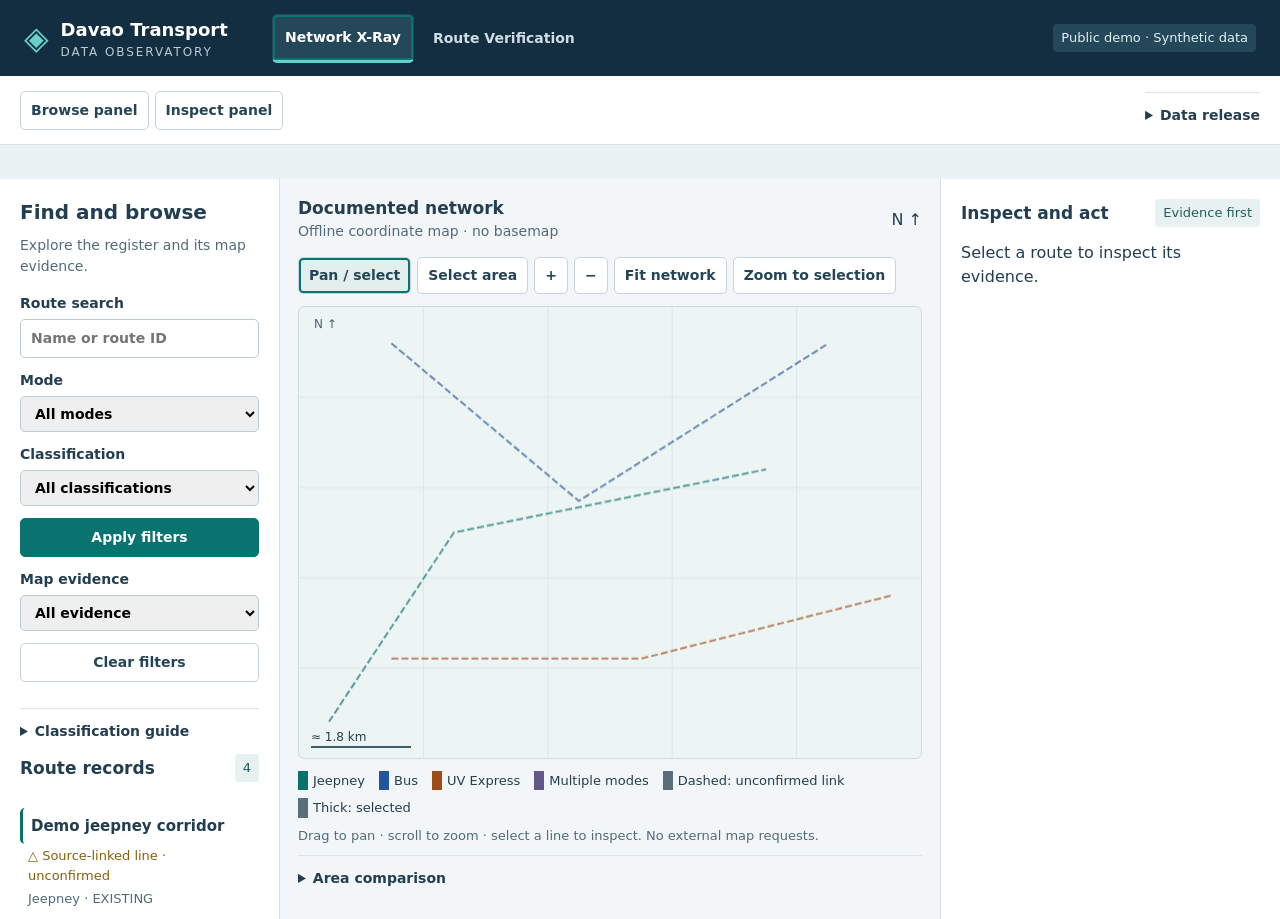
==== dashboard/observatory/index.html @ e75e51bd "feat(m6): add public-safe transport observatory and private review workspace" ====
<!doctype html>
<html lang="en"><head><meta charset="utf-8"><meta name="viewport" content="width=device-width, initial-scale=1"><title>Davao Transport Data Observatory</title><link rel="stylesheet" href="./style.css"><script src="./app.js" defer></script></head>
<body data-view="map" data-workspace="network">
<header><div class="brand"><span class="brandmark" aria-hidden="true">◈</span><div><strong>Davao Transport</strong><span>DATA OBSERVATORY</span></div></div><nav aria-label="Workspace"><button id="network-tab" aria-pressed="true">Network X-Ray</button><button id="verification-tab" aria-pressed="false">Route Verification</button></nav><span id="data-scope" class="badge">Loading workspace…</span></header>
<div class="utility"><div class="actions"><button id="toggle-browse" class="secondary" aria-expanded="true">Browse panel</button><button id="toggle-inspect" class="secondary" aria-expanded="true">Inspect panel</button></div><details id="release-panel"><summary>Data release</summary><p id="release">Checking data release…</p><p id="release-stats"></p><a href="https://vn0raven.github.io/dep-data-engineering-vn0raven/m5.html">M5 analysis report</a></details></div>
<p id="notice" role="status" aria-live="polite">Loading documented network…</p>
<nav class="mobile-tabs" aria-label="Workspace panels"><button data-view="browse">Browse</button><button data-view="map">Map</button><button data-view="inspect">Inspect</button></nav>
<main class="layout">
<aside class="browse" aria-label="Find and browse"><h1 id="browse-title">Find and browse</h1><p class="muted">Explore the register and its map evidence.</p>        <form id="filters">
          <label>Route search<input name="q" maxlength="100" placeholder="Name or route ID"></label>
          <label>Mode<select name="mode"><option value="">All modes</option><option value="PUJ">Jeepney</option><option value="PUB">Bus</option><option value="UV_EXPRESS">UV Express</option></select></label>
          <label>Classification<select name="classification"><option value="">All classifications</option><option value="EXISTING">Existing</option><option value="IRIP">IRIP</option></select></label>
          <button type="submit">Apply filters</button>
<label>Map evidence<select name="evidence" aria-label="Map evidence"><option value="">All evidence</option><option value="linked">Source-linked line</option><option value="missing">No displayed line</option><option value="candidate">Candidate direction match</option></select></label><button id="clear-filters" type="button" class="secondary">Clear filters</button></form>
<div id="chips" class="actions" aria-label="Active filters"></div><details><summary>Classification guide</summary><p>EXISTING and IRIP are source register labels. IRIP is retained as supplied; its expansion is not verified here. Neither label confirms current operation.</p></details>
<div id="route-list"><div class="section-heading"><h2>Route records</h2><span id="record-count" class="badge"></span></div><ul id="routes"></ul><div id="more-routes" class="actions"></div></div>
<div id="case-list" hidden><h2>Cases to investigate</h2><p class="muted">Unresolved means the evidence does not establish a route-direction match. Project reviews do not change source status.</p><ul id="queue"></ul><div id="more-cases" class="actions"></div></div></aside>
<section class="map-panel" aria-label="Documented network map"><div class="section-heading"><div><h2 id="map-label">Documented network</h2><span class="muted">Offline coordinate map · no basemap</span></div><span>N ↑</span></div>
<div class="map-tools" aria-label="Map tools"><button id="pan-tool" aria-pressed="true">Pan / select</button><button id="area-tool" aria-pressed="false">Select area</button><button id="zoom-in" aria-label="Zoom in">+</button><button id="zoom-out" aria-label="Zoom out">−</button><button id="fit-network">Fit network</button><button id="fit-selection">Zoom to selection</button></div>
<div class="map-wrap"><canvas id="map" tabindex="0" aria-label="Documented route map. Arrow keys pan; plus and minus zoom. Select records using the browse list."></canvas><span id="tooltip" hidden></span><span id="scale"></span></div>
<div class="legend"><span class="puj">Jeepney</span><span class="pub">Bus</span><span class="uv">UV Express</span><span class="shared">Multiple modes</span><span>Dashed: unconfirmed link</span><span>Thick: selected</span></div><p class="map-hint">Drag to pan · scroll to zoom · select a line to inspect. No external map requests.</p>
<details id="area-panel"><summary>Area comparison</summary>        <details><summary>Advanced: enter coordinates</summary><form id="area">
          <label>Area bounds <span>(west, south, east, north)</span><input name="bbox" placeholder="Four decimal coordinates" required></label>
          <button>Compare area</button>
        </form></details><button type="button" id="clear-area" class="secondary">Clear area</button>
        <p id="area-results" aria-live="polite">Select an area to compare intersections with documented lines.</p>
        <div id="area-records" class="actions" aria-label="Records associated with intersecting lines"></div>
        <p class="muted">A shared source file suggests a possible link. Service activity, boarding access and transfers require separate evidence.</p>
</details></section>
<aside class="inspector" aria-label="Inspect and act"><div class="section-heading"><h2>Inspect and act</h2><span class="badge">Evidence first</span></div><div id="route-detail" aria-live="polite"><div class="empty"><h3>Select a route</h3><p>Choose a line on the map or a route in Browse to inspect its documented directions and supporting evidence.</p></div></div>
<section id="workbench" hidden><p class="workflow">Choose case · Inspect evidence · Record decision · View history</p>      <div id="case-evidence"><p class="muted">Open a case from a route or the unresolved-case queue.</p></div>
      <form id="review" hidden>
        <label>Reviewer name or alias<input name="reviewer" maxlength="80" required></label>
        <label>Project decision<select name="decision"><option value="keep_unresolved">Keep unresolved</option><option value="request_evidence">Request evidence</option><option value="document_review">Document review</option></select></label>
        <label class="note">Evidence note<textarea name="note" maxlength="2000" rows="3" required></textarea></label>
        <button>Save project review</button>
      </form>
      <h3>Decision history</h3><ol id="history"></ol>
      <p class="muted" id="storage-scope"></p>
<p class="muted">A project review does not constitute government confirmation. Original evidence remains unchanged.</p></section></aside></main></body></html>
---- dashboard/observatory/style.css ----
:root{font:16px/1.5 'Segoe UI',system-ui,sans-serif;color:#233e50;background:#f3f6f8;color-scheme:light}*{box-sizing:border-box}[hidden]{display:none!important}body{margin:0}header{min-height:76px;background:#122e40;color:white;display:flex;align-items:center;gap:28px;padding:12px 24px}.brand{display:flex;gap:12px;align-items:center;min-width:220px}.brandmark{font-size:32px;color:#69d1c7}.brand strong{font-size:18px}.brand span:not(.brandmark){display:block;font-size:12px;letter-spacing:.16em;color:#b8cbd5}header nav{display:flex;gap:6px;flex:1}button,input,select,textarea{font:inherit;border:1px solid #bacbd3;border-radius:5px;padding:8px 10px;min-width:0}button{cursor:pointer;background:#08736f;color:white;border-color:#08736f;font-weight:600;font-size:14px}button:hover{filter:brightness(.94)}button:disabled{opacity:.55;cursor:wait}header nav button{background:transparent;color:#d0dde5;border-color:transparent;padding:12px}header nav button[aria-pressed=true]{color:white;background:#25475a;border-bottom:3px solid #67d3c8}button.secondary,.map-tools button,.mobile-tabs button{background:white;color:#244556;border-color:#c7d4db}button[aria-pressed=true]{box-shadow:inset 0 0 0 2px #08736f}.badge{font-size:13px;display:inline-block;border-radius:4px;padding:4px 8px;background:#e6f1f0;color:#235e5b}header .badge{background:#25475a;color:#e0f1f5}.utility{display:flex;justify-content:space-between;align-items:center;padding:6px 20px;background:white;border-bottom:1px solid #d5dfe5;position:relative}.actions{display:flex;gap:6px;flex-wrap:wrap}#release-panel[open]{position:absolute;right:20px;top:8px;z-index:5;background:white;border:1px solid #c7d4db;padding:12px;max-width:400px;box-shadow:0 6px 24px #17304722}summary{cursor:pointer;font-weight:600;font-size:14px}#notice{margin:0;padding:6px 20px;min-height:34px;background:#eaf3f3;font-size:14px}#notice.error{color:#902d28;background:#fbecea}.layout{display:grid;grid-template-columns:280px minmax(300px,1fr) 340px;height:calc(100dvh - 160px);min-height:550px}.browse,.inspector{background:white;padding:20px;overflow:auto;min-width:0}.browse{border-right:1px solid #d5dfe5}.inspector{border-left:1px solid #d5dfe5}h1{font-size:20px}h1,h2,h3{line-height:1.3;margin:0 0 10px}h2{font-size:17px}h3{font-size:16px;margin-top:20px}p{margin:8px 0 14px}.muted,.map-hint{color:#526b7b;font-size:14px}.section-heading{display:flex;align-items:center;justify-content:space-between;gap:8px;margin-bottom:14px}.section-heading h2{margin:0}form{display:grid;gap:12px;margin:16px 0}label{display:grid;gap:5px;font-size:14px;font-weight:600}textarea{resize:vertical;min-height:100px}details{border-top:1px solid #dce5e9;padding:12px 0;margin-top:10px;overflow-wrap:anywhere}details p{font-size:14px}#routes,#queue{padding:0;list-style:none}#routes li,#queue li{padding:10px 0;border-bottom:1px solid #e1e8ec}#routes button,#queue button{background:transparent;color:#203e50;border:0;text-align:left;width:100%;font-size:15px;padding:7px 8px;border-left:3px solid var(--route-color,#08736f)}#routes button[aria-pressed=true]{background:#e7f3f2}small{display:block;font-size:13px;color:#526b7b;padding:2px 8px}.evidence{color:#86600b;font-size:13px}.map-panel{display:flex;flex-direction:column;padding:18px;min-width:0;overflow:auto}.map-tools{display:flex;gap:6px;flex-wrap:wrap;margin-bottom:12px}.map-tools button{padding:7px 10px}.map-tools button[aria-pressed=true]{background:#e2efed}.map-wrap{position:relative;flex:1;min-height:300px;border:1px solid #cedce0;border-radius:6px;overflow:hidden;background:#edf4f4}canvas{display:block;width:100%;height:100%;min-height:300px;touch-action:none;cursor:grab}#tooltip{position:absolute;left:12px;top:12px;background:#122e40;color:white;padding:8px 12px;border-radius:4px;pointer-events:none;max-width:80%;font-size:14px}#scale{position:absolute;bottom:10px;left:12px;border-bottom:2px solid #405e6d;width:100px;font-size:12px;background:#edf4f4}.legend{display:flex;gap:8px 14px;flex-wrap:wrap;margin-top:12px;font-size:13px}.legend span{border-left:10px solid #586f7b;padding-left:5px}.legend .puj{border-color:#09716b}.legend .pub{border-color:#22559f}.legend .uv{border-color:#9e4d19}.legend .shared{border-color:#625786}.map-hint{margin:8px 0 0;font-size:13px}.empty{padding:32px 0;color:#526b7b}.workflow{border-left:3px solid #08736f;padding-left:10px;color:#526b7b;font-size:14px}#history{padding-left:20px}#history li{padding:10px 0;border-bottom:1px solid #dce5e9;font-size:14px;overflow-wrap:anywhere}#case-evidence,#route-detail{overflow-wrap:anywhere}#chips button{font-size:12px;padding:4px 7px;background:#eaf2f3;color:#264958;border-color:#c7d4db}:focus-visible{outline:3px solid #b27c12;outline-offset:3px}.mobile-tabs{display:none}.hide-browse .layout{grid-template-columns:minmax(300px,1fr) 340px}.hide-browse .browse{display:none}.hide-inspect .layout{grid-template-columns:280px minmax(300px,1fr)}.hide-inspect .inspector{display:none}.hide-browse.hide-inspect .layout{grid-template-columns:1fr}a{color:#08736f}
@media(max-width:1100px){.layout{grid-template-columns:240px minmax(250px,1fr) 300px}.browse,.inspector{padding:14px}header{gap:12px;padding:12px}header .badge{max-width:150px}}
@media(max-width:850px){header{flex-wrap:wrap;gap:10px}.brand{flex:1}header nav{order:3;flex-basis:100%}header .badge{max-width:145px}.utility .actions{display:none}.utility{min-height:40px}.mobile-tabs{display:flex;gap:8px;padding:8px 12px;background:white}.mobile-tabs button{flex:1}.layout,.hide-browse .layout,.hide-inspect .layout{display:block;height:auto;min-height:0}.browse,.inspector,.map-panel{display:none!important}body[data-view=browse] .browse,body[data-view=inspect] .inspector{display:block!important}body[data-view=map] .map-panel{display:flex!important;height:calc(100dvh - 250px);min-height:530px}.browse,.inspector{padding:20px}.map-panel{padding:12px}.map-wrap{min-height:280px}canvas{min-height:280px}.map-tools button{font-size:13px;padding:7px}.brand strong{font-size:16px}#notice{padding:6px 12px}}
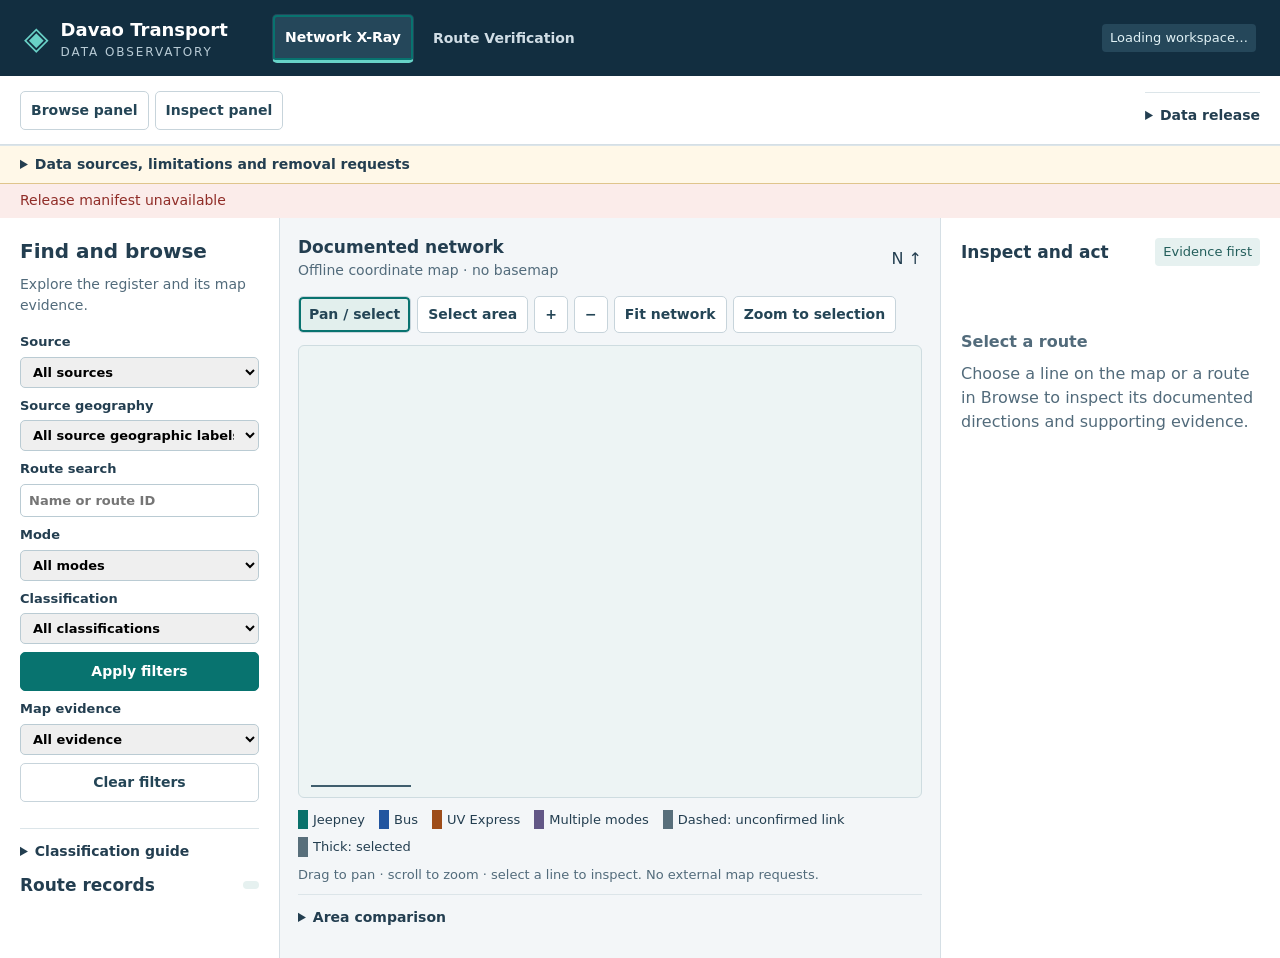
==== commit 780e8577: "feat(m6): publish OSM layer and aggregate KPIs" ====
--- a/dashboard/observatory/index.html
+++ b/dashboard/observatory/index.html
@@ -1,12 +1,12 @@
 <!doctype html>
-<html lang="en"><head><meta charset="utf-8"><meta name="viewport" content="width=device-width, initial-scale=1"><title>Davao Transport Data Observatory</title><link rel="stylesheet" href="./style.css"><script src="./app.js" defer></script></head>
+<html lang="en"><head><meta charset="utf-8"><meta name="viewport" content="width=device-width, initial-scale=1"><title>Davao Transport Data Observatory</title><link rel="stylesheet" href="./style.css"><script src="./app.js" defer></script><script src="./explorer.js" defer></script></head>
 <body data-view="map" data-workspace="network">
 <header><div class="brand"><span class="brandmark" aria-hidden="true">◈</span><div><strong>Davao Transport</strong><span>DATA OBSERVATORY</span></div></div><nav aria-label="Workspace"><button id="network-tab" aria-pressed="true">Network X-Ray</button><button id="verification-tab" aria-pressed="false">Route Verification</button></nav><span id="data-scope" class="badge">Loading workspace…</span></header>
 <div class="utility"><div class="actions"><button id="toggle-browse" class="secondary" aria-expanded="true">Browse panel</button><button id="toggle-inspect" class="secondary" aria-expanded="true">Inspect panel</button></div><details id="release-panel"><summary>Data release</summary><p id="release">Checking data release…</p><p id="release-stats"></p><a href="https://vn0raven.github.io/dep-data-engineering-vn0raven/m5.html">M5 analysis report</a></details></div>
-<p id="notice" role="status" aria-live="polite">Loading documented network…</p>
+<details class="publication-notice"><summary>Data sources, limitations and removal requests</summary><p>This independent, non-commercial educational project uses OpenStreetMap and selected details derived from data supplied directly by LTFRB Region XI. The request disclosed potential public application use; redistribution conditions were not specified. Publication is the project maintainer's decision, not an explicit LTFRB licence or endorsement.</p><p>ODbL applies to the OSM-derived layer only; no open licence is claimed for LTFRB-derived material. Candidate associations and structural checks do not confirm active services, official route identity, boarding access or transfers. Raw government files, private source identifiers and review notes are excluded.</p><p>We will review correction or removal requests and take down affected material when necessary, including at the source agency's request. <a href="https://github.com/vn0raven/dep-data-engineering-vn0raven/issues/new">Request a correction or removal</a> without posting personal or confidential information. A takedown commitment does not establish permission to redistribute.</p></details><p id="notice" role="status" aria-live="polite">Loading documented network…</p>
 <nav class="mobile-tabs" aria-label="Workspace panels"><button data-view="browse">Browse</button><button data-view="map">Map</button><button data-view="inspect">Inspect</button></nav>
 <main class="layout">
-<aside class="browse" aria-label="Find and browse"><h1 id="browse-title">Find and browse</h1><p class="muted">Explore the register and its map evidence.</p>        <form id="filters">
+<aside class="browse" aria-label="Find and browse"><h1 id="browse-title">Find and browse</h1><p class="muted">Explore the register and its map evidence.</p>        <form id="filters"><label id="source-filter">Source<select name="source" aria-label="Source"><option value="">All sources</option></select></label><label id="geography-filter">Source geography<select name="geography" aria-label="Source geography"><option value="">All source geographic labels</option></select></label>
           <label>Route search<input name="q" maxlength="100" placeholder="Name or route ID"></label>
           <label>Mode<select name="mode"><option value="">All modes</option><option value="PUJ">Jeepney</option><option value="PUB">Bus</option><option value="UV_EXPRESS">UV Express</option></select></label>
           <label>Classification<select name="classification"><option value="">All classifications</option><option value="EXISTING">Existing</option><option value="IRIP">IRIP</option></select></label>
@@ -18,7 +18,7 @@
 <section class="map-panel" aria-label="Documented network map"><div class="section-heading"><div><h2 id="map-label">Documented network</h2><span class="muted">Offline coordinate map · no basemap</span></div><span>N ↑</span></div>
 <div class="map-tools" aria-label="Map tools"><button id="pan-tool" aria-pressed="true">Pan / select</button><button id="area-tool" aria-pressed="false">Select area</button><button id="zoom-in" aria-label="Zoom in">+</button><button id="zoom-out" aria-label="Zoom out">−</button><button id="fit-network">Fit network</button><button id="fit-selection">Zoom to selection</button></div>
 <div class="map-wrap"><canvas id="map" tabindex="0" aria-label="Documented route map. Arrow keys pan; plus and minus zoom. Select records using the browse list."></canvas><span id="tooltip" hidden></span><span id="scale"></span></div>
-<div class="legend"><span class="puj">Jeepney</span><span class="pub">Bus</span><span class="uv">UV Express</span><span class="shared">Multiple modes</span><span>Dashed: unconfirmed link</span><span>Thick: selected</span></div><p class="map-hint">Drag to pan · scroll to zoom · select a line to inspect. No external map requests.</p>
+<p id="attribution" hidden>© <a href="https://www.openstreetmap.org/copyright">OpenStreetMap contributors</a> · <a href="https://opendatacommons.org/licenses/odbl/1-0/">ODbL 1.0</a> · Snapshot 1 August 2026</p><div class="legend"><span class="puj">Jeepney</span><span class="pub">Bus</span><span class="uv">UV Express</span><span class="shared">Multiple modes</span><span>Dashed: unconfirmed link</span><span>Thick: selected</span></div><p class="map-hint">Drag to pan · scroll to zoom · select a line to inspect. No external map requests.</p>
 <details id="area-panel"><summary>Area comparison</summary>        <details><summary>Advanced: enter coordinates</summary><form id="area">
           <label>Area bounds <span>(west, south, east, north)</span><input name="bbox" placeholder="Four decimal coordinates" required></label>
           <button>Compare area</button>
--- a/dashboard/observatory/style.css
+++ b/dashboard/observatory/style.css
@@ -1,3 +1,7 @@
 :root{font:16px/1.5 'Segoe UI',system-ui,sans-serif;color:#233e50;background:#f3f6f8;color-scheme:light}*{box-sizing:border-box}[hidden]{display:none!important}body{margin:0}header{min-height:76px;background:#122e40;color:white;display:flex;align-items:center;gap:28px;padding:12px 24px}.brand{display:flex;gap:12px;align-items:center;min-width:220px}.brandmark{font-size:32px;color:#69d1c7}.brand strong{font-size:18px}.brand span:not(.brandmark){display:block;font-size:12px;letter-spacing:.16em;color:#b8cbd5}header nav{display:flex;gap:6px;flex:1}button,input,select,textarea{font:inherit;border:1px solid #bacbd3;border-radius:5px;padding:8px 10px;min-width:0}button{cursor:pointer;background:#08736f;color:white;border-color:#08736f;font-weight:600;font-size:14px}button:hover{filter:brightness(.94)}button:disabled{opacity:.55;cursor:wait}header nav button{background:transparent;color:#d0dde5;border-color:transparent;padding:12px}header nav button[aria-pressed=true]{color:white;background:#25475a;border-bottom:3px solid #67d3c8}button.secondary,.map-tools button,.mobile-tabs button{background:white;color:#244556;border-color:#c7d4db}button[aria-pressed=true]{box-shadow:inset 0 0 0 2px #08736f}.badge{font-size:13px;display:inline-block;border-radius:4px;padding:4px 8px;background:#e6f1f0;color:#235e5b}header .badge{background:#25475a;color:#e0f1f5}.utility{display:flex;justify-content:space-between;align-items:center;padding:6px 20px;background:white;border-bottom:1px solid #d5dfe5;position:relative}.actions{display:flex;gap:6px;flex-wrap:wrap}#release-panel[open]{position:absolute;right:20px;top:8px;z-index:5;background:white;border:1px solid #c7d4db;padding:12px;max-width:400px;box-shadow:0 6px 24px #17304722}summary{cursor:pointer;font-weight:600;font-size:14px}#notice{margin:0;padding:6px 20px;min-height:34px;background:#eaf3f3;font-size:14px}#notice.error{color:#902d28;background:#fbecea}.layout{display:grid;grid-template-columns:280px minmax(300px,1fr) 340px;height:calc(100dvh - 160px);min-height:550px}.browse,.inspector{background:white;padding:20px;overflow:auto;min-width:0}.browse{border-right:1px solid #d5dfe5}.inspector{border-left:1px solid #d5dfe5}h1{font-size:20px}h1,h2,h3{line-height:1.3;margin:0 0 10px}h2{font-size:17px}h3{font-size:16px;margin-top:20px}p{margin:8px 0 14px}.muted,.map-hint{color:#526b7b;font-size:14px}.section-heading{display:flex;align-items:center;justify-content:space-between;gap:8px;margin-bottom:14px}.section-heading h2{margin:0}form{display:grid;gap:12px;margin:16px 0}label{display:grid;gap:5px;font-size:14px;font-weight:600}textarea{resize:vertical;min-height:100px}details{border-top:1px solid #dce5e9;padding:12px 0;margin-top:10px;overflow-wrap:anywhere}details p{font-size:14px}#routes,#queue{padding:0;list-style:none}#routes li,#queue li{padding:10px 0;border-bottom:1px solid #e1e8ec}#routes button,#queue button{background:transparent;color:#203e50;border:0;text-align:left;width:100%;font-size:15px;padding:7px 8px;border-left:3px solid var(--route-color,#08736f)}#routes button[aria-pressed=true]{background:#e7f3f2}small{display:block;font-size:13px;color:#526b7b;padding:2px 8px}.evidence{color:#86600b;font-size:13px}.map-panel{display:flex;flex-direction:column;padding:18px;min-width:0;overflow:auto}.map-tools{display:flex;gap:6px;flex-wrap:wrap;margin-bottom:12px}.map-tools button{padding:7px 10px}.map-tools button[aria-pressed=true]{background:#e2efed}.map-wrap{position:relative;flex:1;min-height:300px;border:1px solid #cedce0;border-radius:6px;overflow:hidden;background:#edf4f4}canvas{display:block;width:100%;height:100%;min-height:300px;touch-action:none;cursor:grab}#tooltip{position:absolute;left:12px;top:12px;background:#122e40;color:white;padding:8px 12px;border-radius:4px;pointer-events:none;max-width:80%;font-size:14px}#scale{position:absolute;bottom:10px;left:12px;border-bottom:2px solid #405e6d;width:100px;font-size:12px;background:#edf4f4}.legend{display:flex;gap:8px 14px;flex-wrap:wrap;margin-top:12px;font-size:13px}.legend span{border-left:10px solid #586f7b;padding-left:5px}.legend .puj{border-color:#09716b}.legend .pub{border-color:#22559f}.legend .uv{border-color:#9e4d19}.legend .shared{border-color:#625786}.map-hint{margin:8px 0 0;font-size:13px}.empty{padding:32px 0;color:#526b7b}.workflow{border-left:3px solid #08736f;padding-left:10px;color:#526b7b;font-size:14px}#history{padding-left:20px}#history li{padding:10px 0;border-bottom:1px solid #dce5e9;font-size:14px;overflow-wrap:anywhere}#case-evidence,#route-detail{overflow-wrap:anywhere}#chips button{font-size:12px;padding:4px 7px;background:#eaf2f3;color:#264958;border-color:#c7d4db}:focus-visible{outline:3px solid #b27c12;outline-offset:3px}.mobile-tabs{display:none}.hide-browse .layout{grid-template-columns:minmax(300px,1fr) 340px}.hide-browse .browse{display:none}.hide-inspect .layout{grid-template-columns:280px minmax(300px,1fr)}.hide-inspect .inspector{display:none}.hide-browse.hide-inspect .layout{grid-template-columns:1fr}a{color:#08736f}
 @media(max-width:1100px){.layout{grid-template-columns:240px minmax(250px,1fr) 300px}.browse,.inspector{padding:14px}header{gap:12px;padding:12px}header .badge{max-width:150px}}
 @media(max-width:850px){header{flex-wrap:wrap;gap:10px}.brand{flex:1}header nav{order:3;flex-basis:100%}header .badge{max-width:145px}.utility .actions{display:none}.utility{min-height:40px}.mobile-tabs{display:flex;gap:8px;padding:8px 12px;background:white}.mobile-tabs button{flex:1}.layout,.hide-browse .layout,.hide-inspect .layout{display:block;height:auto;min-height:0}.browse,.inspector,.map-panel{display:none!important}body[data-view=browse] .browse,body[data-view=inspect] .inspector{display:block!important}body[data-view=map] .map-panel{display:flex!important;height:calc(100dvh - 250px);min-height:530px}.browse,.inspector{padding:20px}.map-panel{padding:12px}.map-wrap{min-height:280px}canvas{min-height:280px}.map-tools button{font-size:13px;padding:7px}.brand strong{font-size:16px}#notice{padding:6px 12px}}
+
+#release-panel a{display:block;margin:8px 0}#attribution{font-size:13px;margin:8px 0}.browse form{gap:8px}.browse label{font-size:13px}.browse input,.browse select{padding:6px 8px}.browse .muted{margin-bottom:8px}
+
+.publication-notice{margin:0;padding:8px 20px;background:#fff8e8;border-bottom:1px solid #dfc58c}.publication-notice p{max-width:1000px;font-size:14px}
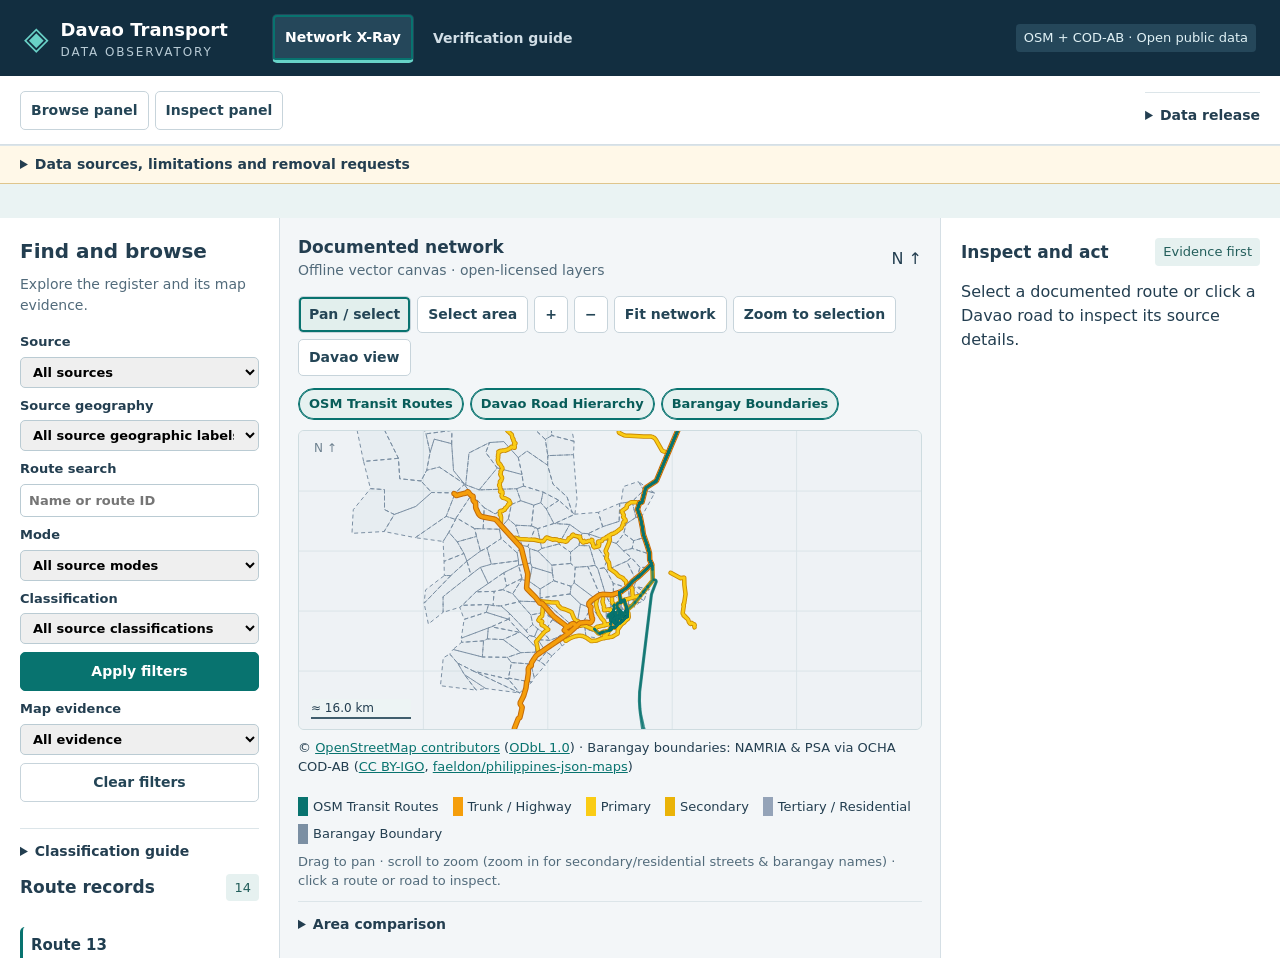
==== commit 8c21b706: "feat(m6): add OSM Davao road hierarchy and COD-AB barangay layers" ====
--- a/dashboard/observatory/index.html
+++ b/dashboard/observatory/index.html
@@ -3,7 +3,7 @@
 <body data-view="map" data-workspace="network">
 <header><div class="brand"><span class="brandmark" aria-hidden="true">◈</span><div><strong>Davao Transport</strong><span>DATA OBSERVATORY</span></div></div><nav aria-label="Workspace"><button id="network-tab" aria-pressed="true">Network X-Ray</button><button id="verification-tab" aria-pressed="false">Route Verification</button></nav><span id="data-scope" class="badge">Loading workspace…</span></header>
 <div class="utility"><div class="actions"><button id="toggle-browse" class="secondary" aria-expanded="true">Browse panel</button><button id="toggle-inspect" class="secondary" aria-expanded="true">Inspect panel</button></div><details id="release-panel"><summary>Data release</summary><p id="release">Checking data release…</p><p id="release-stats"></p><a href="https://vn0raven.github.io/dep-data-engineering-vn0raven/m5.html">M5 analysis report</a></details></div>
-<details class="publication-notice"><summary>Data sources, limitations and removal requests</summary><p>This independent, non-commercial educational project uses OpenStreetMap and selected details derived from data supplied directly by LTFRB Region XI. The request disclosed potential public application use; redistribution conditions were not specified. Publication is the project maintainer's decision, not an explicit LTFRB licence or endorsement.</p><p>ODbL applies to the OSM-derived layer only; no open licence is claimed for LTFRB-derived material. Candidate associations and structural checks do not confirm active services, official route identity, boarding access or transfers. Raw government files, private source identifiers and review notes are excluded.</p><p>We will review correction or removal requests and take down affected material when necessary, including at the source agency's request. <a href="https://github.com/vn0raven/dep-data-engineering-vn0raven/issues/new">Request a correction or removal</a> without posting personal or confidential information. A takedown commitment does not establish permission to redistribute.</p></details><p id="notice" role="status" aria-live="polite">Loading documented network…</p>
+<details class="publication-notice"><summary>Data sources, limitations and removal requests</summary><p>This independent, non-commercial educational project uses exclusively open-licensed public datasets: <strong>OpenStreetMap</strong> transit relations and road hierarchy (<a href="https://opendatacommons.org/licenses/odbl/1-0/">ODbL 1.0</a>) and <strong>Davao City barangay boundaries</strong> sourced from NAMRIA and PSA via OCHA COD-AB through <a href="https://github.com/faeldon/philippines-json-maps">faeldon/philippines-json-maps</a> (<a href="https://creativecommons.org/licenses/by/3.0/igo/">CC BY-IGO</a>).</p><p>LTFRB-derived route records, raw government files, private source identifiers and review history are excluded from this public release. Structural checks do not confirm active transit services, official route identity, boarding access or transfers.</p><p>We review correction or removal requests promptly. <a href="https://github.com/vn0raven/dep-data-engineering-vn0raven/issues/new">Request a correction or removal</a> without posting personal or confidential information.</p></details><p id="notice" role="status" aria-live="polite">Loading documented network…</p>
 <nav class="mobile-tabs" aria-label="Workspace panels"><button data-view="browse">Browse</button><button data-view="map">Map</button><button data-view="inspect">Inspect</button></nav>
 <main class="layout">
 <aside class="browse" aria-label="Find and browse"><h1 id="browse-title">Find and browse</h1><p class="muted">Explore the register and its map evidence.</p>        <form id="filters"><label id="source-filter">Source<select name="source" aria-label="Source"><option value="">All sources</option></select></label><label id="geography-filter">Source geography<select name="geography" aria-label="Source geography"><option value="">All source geographic labels</option></select></label>
@@ -15,10 +15,11 @@
 <div id="chips" class="actions" aria-label="Active filters"></div><details><summary>Classification guide</summary><p>EXISTING and IRIP are source register labels. IRIP is retained as supplied; its expansion is not verified here. Neither label confirms current operation.</p></details>
 <div id="route-list"><div class="section-heading"><h2>Route records</h2><span id="record-count" class="badge"></span></div><ul id="routes"></ul><div id="more-routes" class="actions"></div></div>
 <div id="case-list" hidden><h2>Cases to investigate</h2><p class="muted">Unresolved means the evidence does not establish a route-direction match. Project reviews do not change source status.</p><ul id="queue"></ul><div id="more-cases" class="actions"></div></div></aside>
-<section class="map-panel" aria-label="Documented network map"><div class="section-heading"><div><h2 id="map-label">Documented network</h2><span class="muted">Offline coordinate map · no basemap</span></div><span>N ↑</span></div>
+<section class="map-panel" aria-label="Documented network map"><div class="section-heading"><div><h2 id="map-label">Documented network</h2><span class="muted">Offline vector canvas · open-licensed layers</span></div><span>N ↑</span></div>
 <div class="map-tools" aria-label="Map tools"><button id="pan-tool" aria-pressed="true">Pan / select</button><button id="area-tool" aria-pressed="false">Select area</button><button id="zoom-in" aria-label="Zoom in">+</button><button id="zoom-out" aria-label="Zoom out">−</button><button id="fit-network">Fit network</button><button id="fit-selection">Zoom to selection</button></div>
+<div class="layer-toggles" aria-label="Map layers"><button id="toggle-layer-routes" type="button" class="secondary" aria-pressed="true">OSM Transit Routes</button><button id="toggle-layer-roads" type="button" class="secondary" aria-pressed="true">Davao Road Hierarchy</button><button id="toggle-layer-barangays" type="button" class="secondary" aria-pressed="true">Barangay Boundaries</button></div>
 <div class="map-wrap"><canvas id="map" tabindex="0" aria-label="Documented route map. Arrow keys pan; plus and minus zoom. Select records using the browse list."></canvas><span id="tooltip" hidden></span><span id="scale"></span></div>
-<p id="attribution" hidden>© <a href="https://www.openstreetmap.org/copyright">OpenStreetMap contributors</a> · <a href="https://opendatacommons.org/licenses/odbl/1-0/">ODbL 1.0</a> · Snapshot 1 August 2026</p><div class="legend"><span class="puj">Jeepney</span><span class="pub">Bus</span><span class="uv">UV Express</span><span class="shared">Multiple modes</span><span>Dashed: unconfirmed link</span><span>Thick: selected</span></div><p class="map-hint">Drag to pan · scroll to zoom · select a line to inspect. No external map requests.</p>
+<p id="attribution" hidden>© <a href="https://www.openstreetmap.org/copyright">OpenStreetMap contributors</a> (<a href="https://opendatacommons.org/licenses/odbl/1-0/">ODbL 1.0</a>) · Barangay boundaries: NAMRIA &amp; PSA via OCHA COD-AB (<a href="https://creativecommons.org/licenses/by/3.0/igo/">CC BY-IGO</a>, <a href="https://github.com/faeldon/philippines-json-maps">faeldon/philippines-json-maps</a>)</p><div class="legend"><span class="osm-route">OSM Transit Routes</span><span class="road-trunk">Trunk / Highway</span><span class="road-primary">Primary</span><span class="road-secondary">Secondary</span><span class="road-tertiary">Tertiary / Residential</span><span class="barangay-swatch">Barangay Boundary</span></div><p class="map-hint">Drag to pan · scroll to zoom (zoom in for secondary/residential streets &amp; barangay names) · click a route or road to inspect.</p>
 <details id="area-panel"><summary>Area comparison</summary>        <details><summary>Advanced: enter coordinates</summary><form id="area">
           <label>Area bounds <span>(west, south, east, north)</span><input name="bbox" placeholder="Four decimal coordinates" required></label>
           <button>Compare area</button>
--- a/dashboard/observatory/style.css
+++ b/dashboard/observatory/style.css
@@ -5,3 +5,13 @@
 #release-panel a{display:block;margin:8px 0}#attribution{font-size:13px;margin:8px 0}.browse form{gap:8px}.browse label{font-size:13px}.browse input,.browse select{padding:6px 8px}.browse .muted{margin-bottom:8px}
 
 .publication-notice{margin:0;padding:8px 20px;background:#fff8e8;border-bottom:1px solid #dfc58c}.publication-notice p{max-width:1000px;font-size:14px}
+.layer-toggles{display:flex;gap:6px;flex-wrap:wrap;margin-bottom:10px}
+.layer-toggles button{padding:5px 10px;font-size:13px;border-radius:999px;background:white;color:#244556;border-color:#c7d4db}
+.layer-toggles button[aria-pressed=true]{background:#e6f1f0;color:#085c59;border-color:#08736f;box-shadow:inset 0 0 0 1px #08736f}
+.legend .osm-route{border-color:#08736f}
+.legend .road-trunk{border-color:#f59e0b}
+.legend .road-primary{border-color:#facc15}
+.legend .road-secondary{border-color:#eab308}
+.legend .road-tertiary{border-color:#94a3b8}
+.legend .barangay-swatch{border-left:10px dashed #7b8fa3}
+@media(max-width:850px){.layer-toggles button{font-size:12px;padding:5px 8px}}
